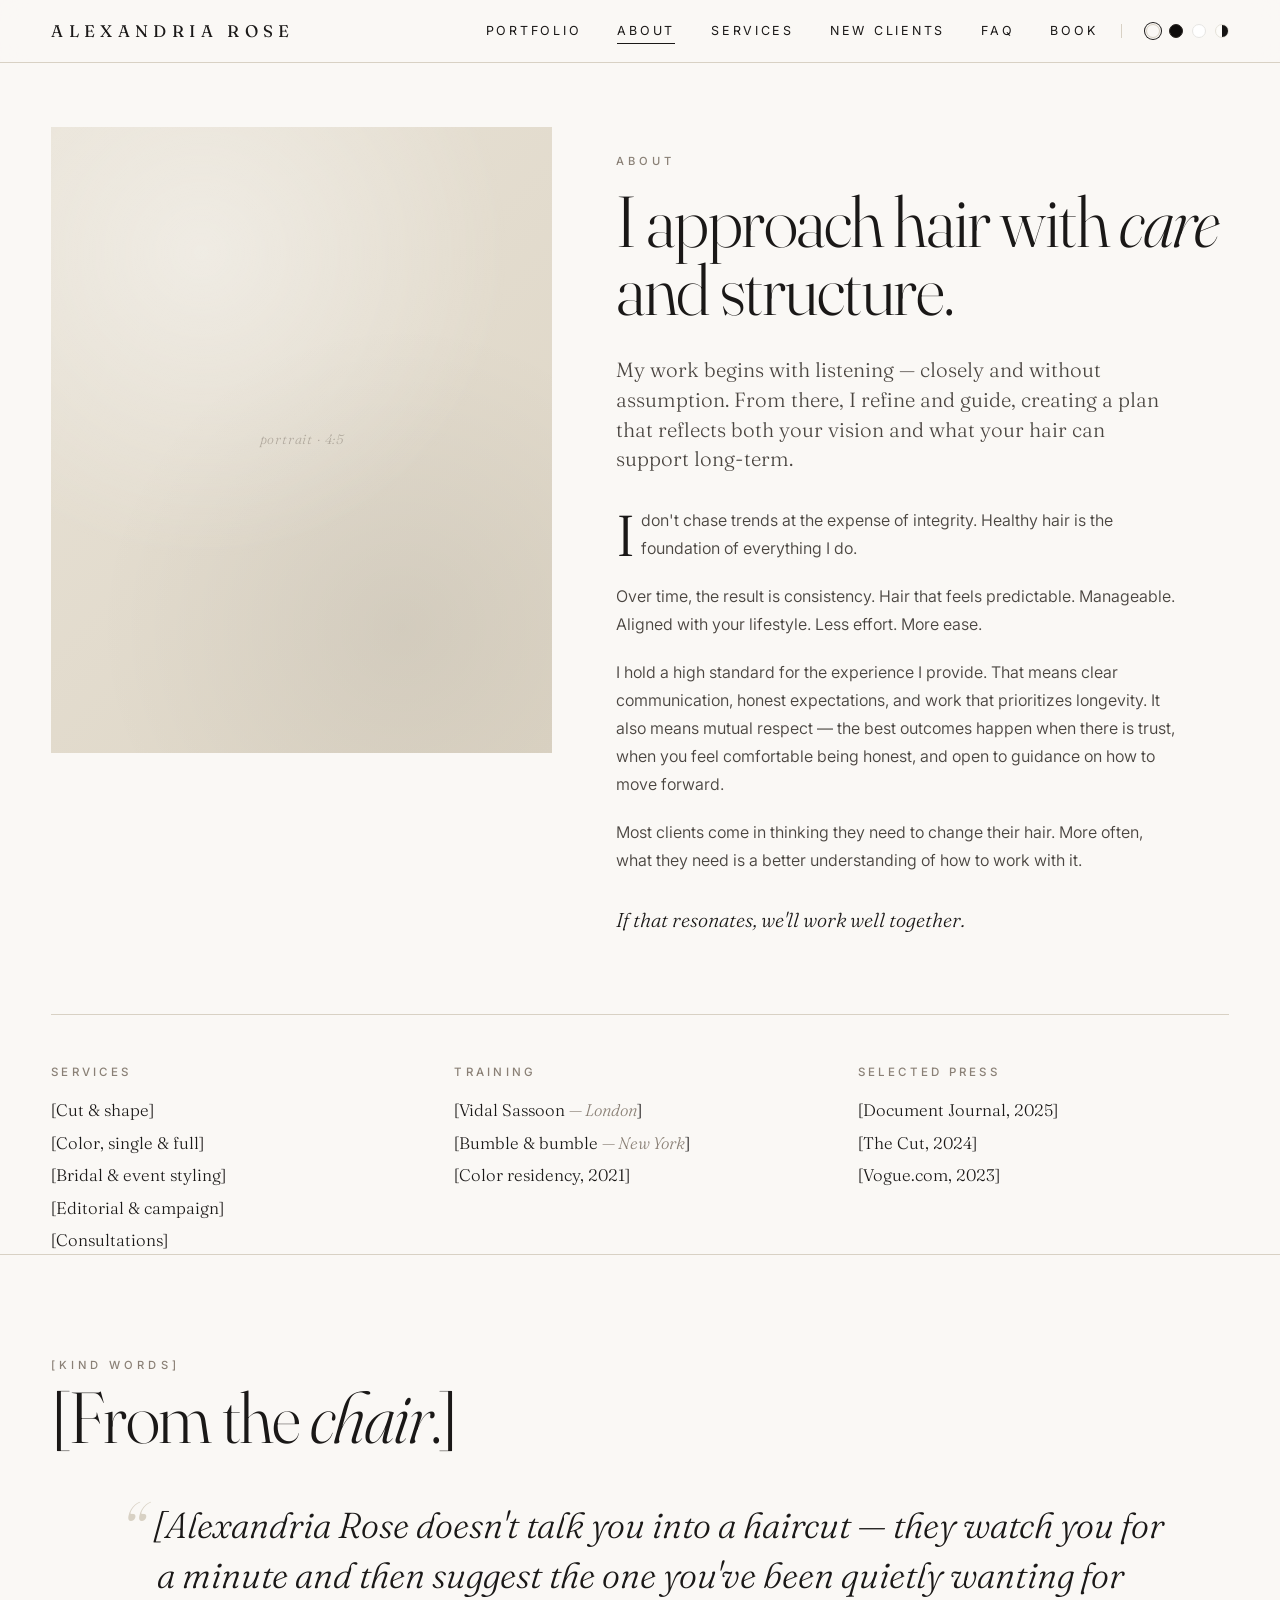
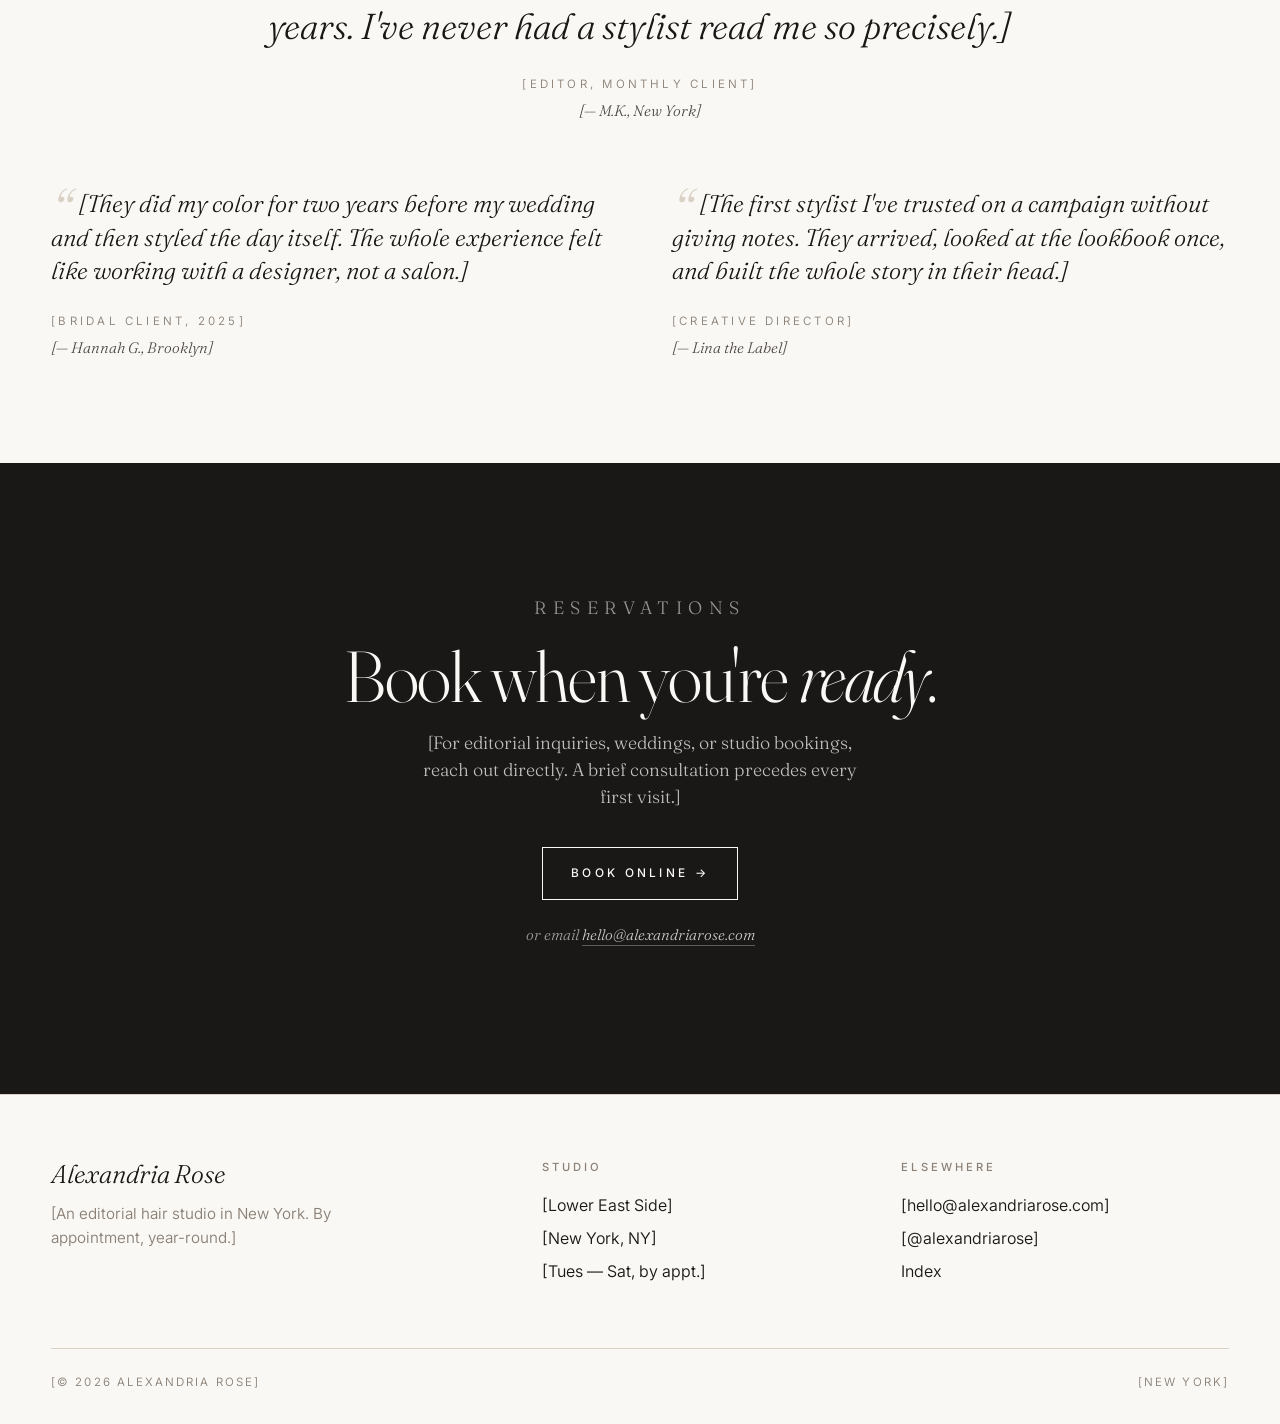
==== about.html @ bc8ff3dd "Initial site Six-page editorial site for Alexandria Rose: index, portfolio, about, services, new cli" ====
<!DOCTYPE html>
<html lang="en">
<head>
  <meta charset="UTF-8" />
  <meta name="viewport" content="width=device-width, initial-scale=1.0" />
  <title>About — Alexandria Rose</title>
  <meta name="description" content="Alexandria Rose approaches hair with care and structure. Listening first, refining over time, prioritizing integrity." />
  <link rel="preconnect" href="https://fonts.googleapis.com">
  <link rel="preconnect" href="https://fonts.gstatic.com" crossorigin>
  <link rel="stylesheet" href="https://fonts.googleapis.com/css2?family=DM+Sans:opsz,wght@9..40,300;9..40,400;9..40,500&family=Fraunces:ital,opsz,wght@0,9..144,300;0,9..144,400;0,9..144,500;1,9..144,300&family=Instrument+Serif:ital@0;1&family=Inter:wght@300;400;500&display=swap">
  <script>
    (function () {
      try {
        var t = localStorage.getItem("ar-theme");
        if (!t) t = (window.matchMedia && matchMedia("(prefers-color-scheme: dark)").matches) ? "ink" : "cream";
        document.documentElement.setAttribute("data-theme", t);
      } catch (e) {
        document.documentElement.setAttribute("data-theme", "cream");
      }
    })();
  </script>
  <link rel="stylesheet" href="styles.css" />
</head>
<body>

<header class="site-header">
  <nav class="nav" aria-label="Primary">
    <a href="index.html" class="wordmark">Alexandria Rose</a>
    <div class="nav-right">
      <ul class="nav-links">
        <li><a href="portfolio.html">Portfolio</a></li>
        <li><a href="about.html" aria-current="page">About</a></li>
        <li><a href="services.html">Services</a></li>
        <li><a href="new-clients.html">New Clients</a></li>
        <li><a href="faq.html">FAQ</a></li>
        <li><a href="#contact">Book</a></li>
      </ul>
      <div class="theme-switch" role="group" aria-label="Theme">
        <button type="button" data-theme="cream" aria-label="Cream theme" title="Cream"></button>
        <button type="button" data-theme="ink" aria-label="Ink theme" title="Ink"></button>
        <button type="button" data-theme="bone" aria-label="Bone theme" title="Bone"></button>
        <button type="button" data-theme="bone-alt" aria-label="Bone alt theme" title="Bone · Instrument"></button>
      </div>
    </div>
  </nav>
</header>

<main>

  <section class="container">
    <div class="about-hero">
      <div class="about-portrait">
        <div class="ph" data-label="portrait · 4:5"></div>
      </div>
      <div class="about-text">
        <p class="eyebrow">About</p>
        <h1 class="display" style="font-size: clamp(2.5rem, 6vw, 4.5rem); margin: 1rem 0 2rem;">
          I approach hair with <em>care</em> and structure.
        </h1>
        <p class="lede">
          My work begins with listening — closely and without assumption. From there, I refine and guide, creating a plan that reflects both your vision and what your hair can support long-term.
        </p>

        <div class="about-body">
          <p>
            I don't chase trends at the expense of integrity. Healthy hair is the foundation of everything I do.
          </p>
          <p>
            Over time, the result is consistency. Hair that feels predictable. Manageable. Aligned with your lifestyle. Less effort. More ease.
          </p>
          <p>
            I hold a high standard for the experience I provide. That means clear communication, honest expectations, and work that prioritizes longevity. It also means mutual respect — the best outcomes happen when there is trust, when you feel comfortable being honest, and open to guidance on how to move forward.
          </p>
          <p>
            Most clients come in thinking they need to change their hair. More often, what they need is a better understanding of how to work with it.
          </p>
          <p style="font-family: var(--serif); font-style: italic; font-weight: 300; font-size: 1.25rem; color: var(--ink); margin-top: 0.5rem;">
            If that resonates, we'll work well together.
          </p>
        </div>
      </div>
    </div>

    <div class="credentials">
      <div>
        <h4>Services</h4>
        <ul>
          <li>[Cut &amp; shape]</li>
          <li>[Color, single &amp; full]</li>
          <li>[Bridal &amp; event styling]</li>
          <li>[Editorial &amp; campaign]</li>
          <li>[Consultations]</li>
        </ul>
      </div>
      <div>
        <h4>Training</h4>
        <ul>
          <li>[Vidal Sassoon <em>— London</em>]</li>
          <li>[Bumble &amp; bumble <em>— New York</em>]</li>
          <li>[Color residency, 2021]</li>
        </ul>
      </div>
      <div>
        <h4>Selected press</h4>
        <ul>
          <li>[Document Journal, 2025]</li>
          <li>[The Cut, 2024]</li>
          <li>[Vogue.com, 2023]</li>
        </ul>
      </div>
    </div>
  </section>

  <section class="testimonials section">
    <div class="container">
      <div class="section-head">
        <div>
          <p class="eyebrow">[Kind words]</p>
          <h2 class="display" style="margin-top: 0.5rem;">[From the <em>chair</em>.]</h2>
        </div>
      </div>

      <div class="testimonials-grid">
        <figure>
          <blockquote>
            [Alexandria Rose doesn't talk you into a haircut — they watch you for a minute and then suggest the one you've been quietly wanting for years. I've never had a stylist read me so precisely.]
          </blockquote>
          <figcaption>
            [Editor, monthly client]
            <span class="source">[— M.K., New York]</span>
          </figcaption>
        </figure>
        <figure>
          <blockquote>
            [They did my color for two years before my wedding and then styled the day itself. The whole experience felt like working with a designer, not a salon.]
          </blockquote>
          <figcaption>
            [Bridal client, 2025]
            <span class="source">[— Hannah G., Brooklyn]</span>
          </figcaption>
        </figure>
        <figure>
          <blockquote>
            [The first stylist I've trusted on a campaign without giving notes. They arrived, looked at the lookbook once, and built the whole story in their head.]
          </blockquote>
          <figcaption>
            [Creative director]
            <span class="source">[— Lina the Label]</span>
          </figcaption>
        </figure>
      </div>
    </div>
  </section>

  <section class="cta" id="contact">
    <p class="eyebrow" style="color: rgba(250,248,245,0.55); margin-bottom: 1.25rem;">Reservations</p>
    <h2 class="display">Book when you're <em>ready</em>.</h2>
    <p>
      [For editorial inquiries, weddings, or studio bookings, reach out directly. A brief consultation precedes every first visit.]
    </p>
    <!-- TODO: revert to https://book.squareup.com/PLACEHOLDER-MERCHANT-ID once Alexandria's Square account is live -->
    <a href="https://book.squareup.com/appointments/zo3bj4b3x8dtio/location/AQ8QAAS9N67HR/services" target="_blank" rel="noopener" class="btn">Book online →</a>
      <p class="cta-secondary">or email <a href="mailto:hello@alexandriarose.com">hello@alexandriarose.com</a></p>
  </section>

</main>

<footer class="site-footer">
  <div class="container">
    <div class="footer-grid">
      <div>
        <p class="brand">Alexandria Rose</p>
        <p class="brand-sub">[An editorial hair studio in New York. By appointment, year-round.]</p>
      </div>
      <div>
        <h5>Studio</h5>
        <ul>
          <li>[Lower East Side]</li>
          <li>[New York, NY]</li>
          <li>[Tues — Sat, by appt.]</li>
        </ul>
      </div>
      <div>
        <h5>Elsewhere</h5>
        <ul>
          <li><a href="mailto:hello@alexandriarose.com">[hello@alexandriarose.com]</a></li>
          <li><a href="https://instagram.com/" target="_blank" rel="noopener">[@alexandriarose]</a></li>
          <li><a href="index.html">Index</a></li>
        </ul>
      </div>
    </div>
    <div class="legal">
      <span>[© 2026 Alexandria Rose]</span>
      <span>[New York]</span>
    </div>
  </div>
</footer>

<script src="theme.js"></script>
</body>
</html>
---- styles.css ----
:root {
  --serif: "Fraunces", "Times New Roman", Georgia, serif;
  --sans: "Inter", -apple-system, BlinkMacSystemFont, "Helvetica Neue", Arial, sans-serif;

  --pad-x: clamp(1.25rem, 4vw, 3.5rem);
  --max: 1400px;
}

/* ───────── Themes ───────── */
:root,
[data-theme="cream"] {
  --bg: #faf8f5;
  --bg-elev: #f3eee6;
  --ink: #1a1817;
  --ink-soft: #4a4540;
  --muted: #8a8076;
  --rule: #d8d1c4;
  --accent: #6b3a2a;
  --placeholder-a: #e8e2d6;
  --placeholder-b: #ddd5c5;
}

[data-theme="ink"] {
  --bg: #0e0c0b;
  --bg-elev: #181513;
  --ink: #ece6db;
  --ink-soft: #b8b0a3;
  --muted: #7d7468;
  --rule: #2a2622;
  --accent: #c89a6f;
  --placeholder-a: #1f1a16;
  --placeholder-b: #2a241e;
}

[data-theme="bone"] {
  --bg: #ffffff;
  --bg-elev: #f7f7f6;
  --ink: #0a0a0a;
  --ink-soft: #3a3a39;
  --muted: #7a7a78;
  --rule: #e6e5e2;
  --accent: #2a2a28;
  --placeholder-a: #f1f0ee;
  --placeholder-b: #e6e5e2;
}

[data-theme="bone-alt"] {
  --bg: #fdfcf9;
  --bg-elev: #f4f2ec;
  --ink: #141312;
  --ink-soft: #3d3b38;
  --muted: #8a8780;
  --rule: #e4e1d8;
  --accent: #6a1a20;
  --placeholder-a: #efece4;
  --placeholder-b: #e3dfd4;
  --serif: "Instrument Serif", "Times New Roman", Georgia, serif;
  --sans: "DM Sans", -apple-system, BlinkMacSystemFont, "Helvetica Neue", Arial, sans-serif;
}

/* Instrument Serif only ships 400; nudge weights for this theme */
[data-theme="bone-alt"] .display,
[data-theme="bone-alt"] .lede,
[data-theme="bone-alt"] .manifesto blockquote,
[data-theme="bone-alt"] .testimonials blockquote,
[data-theme="bone-alt"] .credentials ul,
[data-theme="bone-alt"] .work-meta .title,
[data-theme="bone-alt"] .btn-inline,
[data-theme="bone-alt"] .footer-grid .brand {
  font-weight: 400;
}

[data-theme="bone-alt"] .display {
  letter-spacing: -0.015em;
  line-height: 0.9;
}

html { color-scheme: light; }
html[data-theme="ink"] { color-scheme: dark; }

* { box-sizing: border-box; margin: 0; padding: 0; }

html { scroll-behavior: smooth; }

body {
  background: var(--bg);
  color: var(--ink);
  font-family: var(--sans);
  font-size: 16px;
  line-height: 1.6;
  font-weight: 350;
  -webkit-font-smoothing: antialiased;
  -moz-osx-font-smoothing: grayscale;
}

img { max-width: 100%; display: block; }
a { color: inherit; text-decoration: none; }

/* ───────── Header / nav ───────── */
.site-header {
  position: sticky;
  top: 0;
  z-index: 10;
  background: color-mix(in srgb, var(--bg) 88%, transparent);
  backdrop-filter: blur(12px);
  -webkit-backdrop-filter: blur(12px);
  border-bottom: 1px solid var(--rule);
}

.nav {
  max-width: var(--max);
  margin: 0 auto;
  padding: 1.1rem var(--pad-x);
  display: flex;
  align-items: center;
  justify-content: space-between;
  gap: 2rem;
}

.nav-right {
  display: flex;
  align-items: center;
  gap: 1.5rem;
}

/* Theme switcher */
.theme-switch {
  display: inline-flex;
  align-items: center;
  gap: 0.55rem;
  padding-left: 1.5rem;
  border-left: 1px solid var(--rule);
}

.theme-switch button {
  width: 14px;
  height: 14px;
  border-radius: 50%;
  border: 1px solid var(--rule);
  background: var(--swatch, #ccc);
  padding: 0;
  cursor: pointer;
  position: relative;
  transition: transform 0.25s cubic-bezier(.7,0,.2,1), box-shadow 0.25s ease;
  font: inherit;
}

.theme-switch button:hover { transform: scale(1.15); }
.theme-switch button:focus-visible {
  outline: 1px solid var(--ink);
  outline-offset: 3px;
}

.theme-switch button[aria-pressed="true"] {
  box-shadow: 0 0 0 1px var(--bg), 0 0 0 2px var(--ink);
}

.theme-switch button[data-theme="cream"]    { --swatch: #faf8f5; }
.theme-switch button[data-theme="ink"]      { --swatch: #0e0c0b; }
.theme-switch button[data-theme="bone"]     { --swatch: #ffffff; }
.theme-switch button[data-theme="bone-alt"] {
  background: linear-gradient(90deg, #fdfcf9 0 50%, #141312 50% 100%);
}

@media (max-width: 640px) {
  .theme-switch {
    padding-left: 1rem;
    margin-left: 0;
  }
  .nav-right { gap: 0.75rem; }
}

.wordmark {
  font-family: var(--serif);
  font-weight: 400;
  font-size: 1.05rem;
  letter-spacing: 0.32em;
  text-transform: uppercase;
  font-variation-settings: "opsz" 14;
}

.wordmark .amp {
  font-style: italic;
  letter-spacing: 0;
  margin: 0 0.15em;
}

.nav-links {
  display: flex;
  gap: 2.25rem;
  list-style: none;
  font-size: 0.78rem;
  letter-spacing: 0.22em;
  text-transform: uppercase;
  font-weight: 400;
}

.nav-links a {
  position: relative;
  padding: 0.25rem 0;
  transition: color 0.25s ease;
}

.nav-links a::after {
  content: "";
  position: absolute;
  left: 0; right: 0;
  bottom: -2px;
  height: 1px;
  background: var(--ink);
  transform: scaleX(0);
  transform-origin: right;
  transition: transform 0.35s cubic-bezier(.7,0,.2,1);
}

.nav-links a:hover::after,
.nav-links a[aria-current="page"]::after {
  transform: scaleX(1);
  transform-origin: left;
}

.nav-links a[aria-current="page"] { color: var(--ink); }

/* ───────── Layout ───────── */
.container {
  max-width: var(--max);
  margin: 0 auto;
  padding: 0 var(--pad-x);
}

.section {
  padding: clamp(3.5rem, 8vw, 7rem) 0;
}

.eyebrow {
  font-size: 0.7rem;
  letter-spacing: 0.36em;
  text-transform: uppercase;
  color: var(--muted);
  font-weight: 500;
}

/* ───────── Display type ───────── */
.display {
  font-family: var(--serif);
  font-weight: 300;
  line-height: 0.95;
  letter-spacing: -0.02em;
  font-variation-settings: "opsz" 144;
}

.display em {
  font-style: italic;
  font-weight: 300;
}

h1.display { font-size: clamp(3rem, 10vw, 8rem); }
h2.display { font-size: clamp(2.25rem, 6vw, 4.5rem); }
h3.display { font-size: clamp(1.5rem, 3vw, 2.25rem); line-height: 1.1; }

.lede {
  font-family: var(--serif);
  font-weight: 300;
  font-size: clamp(1.15rem, 1.6vw, 1.5rem);
  line-height: 1.45;
  color: var(--ink-soft);
  max-width: 38ch;
}

/* ───────── Hero (home) ───────── */
.hero {
  padding-top: clamp(2.5rem, 6vw, 5rem);
  padding-bottom: clamp(2.5rem, 6vw, 5rem);
}

.hero-grid {
  display: grid;
  grid-template-columns: 1fr;
  gap: clamp(2rem, 5vw, 4rem);
  align-items: end;
}

@media (min-width: 900px) {
  .hero-grid {
    grid-template-columns: 1.1fr 0.9fr;
  }
}

.hero-text { position: relative; }

.hero-meta {
  margin-top: 2.5rem;
  display: flex;
  flex-direction: column;
  gap: 0.6rem;
  font-size: 0.78rem;
  letter-spacing: 0.18em;
  text-transform: uppercase;
  color: var(--muted);
}

.hero-meta span:first-child { color: var(--ink); }

.hero-image {
  aspect-ratio: 3 / 4;
  width: 100%;
}

/* ───────── Image placeholders ───────── */
.ph {
  background:
    linear-gradient(135deg, var(--placeholder-a) 0%, var(--placeholder-b) 100%);
  position: relative;
  overflow: hidden;
}

.ph::before {
  content: "";
  position: absolute; inset: 0;
  background-image:
    radial-gradient(circle at 30% 20%, rgba(255,255,255,0.4), transparent 50%),
    radial-gradient(circle at 70% 80%, rgba(0,0,0,0.06), transparent 50%);
  pointer-events: none;
}

.ph::after {
  content: attr(data-label);
  position: absolute;
  inset: 0;
  display: grid;
  place-items: center;
  font-family: var(--serif);
  font-style: italic;
  font-weight: 300;
  font-size: 0.85rem;
  color: var(--muted);
  letter-spacing: 0.06em;
  opacity: 0.55;
}

/* ───────── Featured work strip (home) ───────── */
.featured {
  border-top: 1px solid var(--rule);
}

.section-head {
  display: flex;
  align-items: baseline;
  justify-content: space-between;
  flex-wrap: wrap;
  gap: 1rem;
  margin-bottom: clamp(2rem, 4vw, 3rem);
}

.featured-grid {
  display: grid;
  gap: clamp(1rem, 2.5vw, 2rem);
  grid-template-columns: repeat(12, 1fr);
}

.work {
  position: relative;
  display: block;
}

.work-meta {
  margin-top: 0.9rem;
  display: flex;
  justify-content: space-between;
  align-items: baseline;
  font-size: 0.78rem;
  letter-spacing: 0.16em;
  text-transform: uppercase;
  color: var(--muted);
}

.work-meta .title {
  color: var(--ink);
  font-family: var(--serif);
  font-style: italic;
  font-weight: 300;
  text-transform: none;
  letter-spacing: 0;
  font-size: 1rem;
}

.featured-grid .work:nth-child(1) { grid-column: span 12; }
.featured-grid .work:nth-child(1) .ph { aspect-ratio: 16 / 9; }
.featured-grid .work:nth-child(2) { grid-column: span 12; }
.featured-grid .work:nth-child(3) { grid-column: span 12; }

@media (min-width: 800px) {
  .featured-grid .work:nth-child(1) { grid-column: span 7; }
  .featured-grid .work:nth-child(1) .ph { aspect-ratio: 4 / 5; }
  .featured-grid .work:nth-child(2) { grid-column: span 5; align-self: end; }
  .featured-grid .work:nth-child(2) .ph { aspect-ratio: 3 / 4; }
  .featured-grid .work:nth-child(3) { grid-column: 4 / span 6; margin-top: clamp(2rem, 4vw, 4rem); }
  .featured-grid .work:nth-child(3) .ph { aspect-ratio: 1 / 1; }
}

/* ───────── Manifesto / quote band ───────── */
.manifesto {
  border-top: 1px solid var(--rule);
  text-align: center;
}

.manifesto blockquote {
  font-family: var(--serif);
  font-weight: 300;
  font-style: italic;
  font-size: clamp(1.6rem, 3.5vw, 2.75rem);
  line-height: 1.25;
  letter-spacing: -0.01em;
  max-width: 24ch;
  margin: 0 auto;
}

.manifesto blockquote::before { content: "\201C"; margin-right: 0.05em; }
.manifesto blockquote::after { content: "\201D"; margin-left: 0.05em; }

/* ───────── About page ───────── */
.about-hero {
  display: grid;
  grid-template-columns: 1fr;
  gap: clamp(2rem, 5vw, 4rem);
  align-items: start;
  padding-top: clamp(2rem, 5vw, 4rem);
}

@media (min-width: 900px) {
  .about-hero { grid-template-columns: 0.9fr 1.1fr; }
}

.about-portrait .ph { aspect-ratio: 4 / 5; }

.about-text { padding-top: clamp(0.5rem, 2vw, 2rem); }

.about-text .lede { max-width: 42ch; margin-bottom: 2rem; }

.about-body {
  display: grid;
  gap: 1.25rem;
  max-width: 56ch;
  font-size: 1rem;
  line-height: 1.75;
  color: var(--ink-soft);
}

.about-body p:first-of-type::first-letter {
  font-family: var(--serif);
  font-weight: 300;
  font-size: 3.6em;
  float: left;
  line-height: 0.85;
  padding: 0.1em 0.1em 0 0;
  color: var(--ink);
}

/* Credentials list */
.credentials {
  margin-top: clamp(3rem, 6vw, 5rem);
  display: grid;
  grid-template-columns: 1fr;
  gap: 2rem;
  border-top: 1px solid var(--rule);
  padding-top: clamp(2rem, 4vw, 3rem);
}

@media (min-width: 700px) {
  .credentials { grid-template-columns: repeat(3, 1fr); }
}

.credentials h4 {
  font-family: var(--sans);
  font-size: 0.72rem;
  letter-spacing: 0.28em;
  text-transform: uppercase;
  color: var(--muted);
  font-weight: 500;
  margin-bottom: 1rem;
}

.credentials ul {
  list-style: none;
  display: grid;
  gap: 0.35rem;
  font-family: var(--serif);
  font-weight: 300;
  font-size: 1.05rem;
  color: var(--ink);
}

.credentials li em { font-style: italic; color: var(--muted); }

/* Testimonials */
.testimonials {
  border-top: 1px solid var(--rule);
}

.testimonials-grid {
  display: grid;
  gap: clamp(2.5rem, 5vw, 4rem);
  grid-template-columns: 1fr;
}

@media (min-width: 800px) {
  .testimonials-grid { grid-template-columns: repeat(2, 1fr); }
  .testimonials-grid figure:first-child {
    grid-column: 1 / -1;
    text-align: center;
    padding: 0 clamp(1rem, 5vw, 6rem);
  }
  .testimonials-grid figure:first-child blockquote { font-size: clamp(1.5rem, 3vw, 2.25rem); }
}

.testimonials figure { margin: 0; }

.testimonials blockquote {
  font-family: var(--serif);
  font-weight: 300;
  font-style: italic;
  font-size: clamp(1.15rem, 2vw, 1.5rem);
  line-height: 1.4;
  color: var(--ink);
  position: relative;
}

.testimonials blockquote::before {
  content: "\201C";
  font-size: 2.5em;
  line-height: 0;
  vertical-align: -0.35em;
  margin-right: 0.05em;
  color: var(--rule);
}

.testimonials figcaption {
  margin-top: 1.5rem;
  font-size: 0.72rem;
  letter-spacing: 0.28em;
  text-transform: uppercase;
  color: var(--muted);
}

.testimonials figcaption .source {
  display: block;
  font-family: var(--serif);
  font-style: italic;
  font-weight: 300;
  font-size: 0.95rem;
  letter-spacing: 0;
  text-transform: none;
  color: var(--ink-soft);
  margin-top: 0.35rem;
}

/* ───────── Portfolio page ───────── */
.portfolio-intro {
  display: grid;
  grid-template-columns: 1fr;
  gap: 1.5rem;
  align-items: end;
  padding-top: clamp(2rem, 5vw, 4rem);
  padding-bottom: clamp(2.5rem, 5vw, 4rem);
  border-bottom: 1px solid var(--rule);
}

@media (min-width: 800px) {
  .portfolio-intro { grid-template-columns: 1.4fr 1fr; }
}

.portfolio-grid {
  display: grid;
  grid-template-columns: repeat(12, 1fr);
  gap: clamp(1rem, 2vw, 1.75rem);
  padding-top: clamp(2.5rem, 5vw, 4rem);
}

.portfolio-grid .work { grid-column: span 12; }
.portfolio-grid .work .ph { aspect-ratio: 3 / 4; }

@media (min-width: 700px) {
  /* asymmetric editorial layout */
  .portfolio-grid .work:nth-child(1) { grid-column: 1 / span 7; }
  .portfolio-grid .work:nth-child(1) .ph { aspect-ratio: 4 / 5; }
  .portfolio-grid .work:nth-child(2) { grid-column: 9 / span 4; margin-top: clamp(2rem, 6vw, 5rem); }
  .portfolio-grid .work:nth-child(2) .ph { aspect-ratio: 3 / 4; }
  .portfolio-grid .work:nth-child(3) { grid-column: 2 / span 4; }
  .portfolio-grid .work:nth-child(3) .ph { aspect-ratio: 1 / 1; }
  .portfolio-grid .work:nth-child(4) { grid-column: 7 / span 6; margin-top: clamp(2rem, 5vw, 4rem); }
  .portfolio-grid .work:nth-child(4) .ph { aspect-ratio: 16 / 11; }
  .portfolio-grid .work:nth-child(5) { grid-column: 1 / span 5; }
  .portfolio-grid .work:nth-child(5) .ph { aspect-ratio: 3 / 4; }
  .portfolio-grid .work:nth-child(6) { grid-column: 7 / span 5; margin-top: clamp(2rem, 4vw, 3rem); }
  .portfolio-grid .work:nth-child(6) .ph { aspect-ratio: 4 / 5; }
  .portfolio-grid .work:nth-child(7) { grid-column: 3 / span 8; }
  .portfolio-grid .work:nth-child(7) .ph { aspect-ratio: 16 / 9; }
  .portfolio-grid .work:nth-child(8) { grid-column: 1 / span 4; }
  .portfolio-grid .work:nth-child(8) .ph { aspect-ratio: 3 / 4; }
  .portfolio-grid .work:nth-child(9) { grid-column: 6 / span 4; margin-top: clamp(2rem, 5vw, 4rem); }
  .portfolio-grid .work:nth-child(9) .ph { aspect-ratio: 4 / 5; }
}

/* ───────── CTA band ───────── */
.cta {
  background: var(--ink);
  color: var(--bg);
  text-align: center;
  padding: clamp(4rem, 9vw, 7rem) var(--pad-x);
}

.cta .display { color: var(--bg); }

.cta p {
  max-width: 42ch;
  margin: 1.25rem auto 2.25rem;
  color: color-mix(in srgb, var(--bg) 75%, transparent);
  font-family: var(--serif);
  font-weight: 300;
  font-size: clamp(1.05rem, 1.4vw, 1.25rem);
  line-height: 1.5;
}

.btn {
  display: inline-flex;
  align-items: center;
  gap: 0.75rem;
  padding: 1rem 1.75rem;
  border: 1px solid currentColor;
  font-size: 0.74rem;
  letter-spacing: 0.28em;
  text-transform: uppercase;
  font-weight: 500;
  transition: background 0.3s ease, color 0.3s ease;
}

.btn:hover { background: var(--bg); color: var(--ink); }

.cta .btn { color: var(--bg); }

.btn-inline {
  display: inline-flex;
  align-items: center;
  gap: 0.5rem;
  font-family: var(--serif);
  font-style: italic;
  font-weight: 300;
  font-size: 1.05rem;
  border-bottom: 1px solid currentColor;
  padding-bottom: 2px;
  transition: gap 0.3s ease;
}

.btn-inline:hover { gap: 0.85rem; }

.cta .cta-secondary {
  margin-top: 1.5rem;
  font-family: var(--serif);
  font-style: italic;
  font-weight: 300;
  font-size: 0.95rem;
  color: color-mix(in srgb, var(--bg) 60%, transparent);
}

.cta .cta-secondary a {
  color: color-mix(in srgb, var(--bg) 80%, transparent);
  border-bottom: 1px solid color-mix(in srgb, var(--bg) 30%, transparent);
  padding-bottom: 1px;
  transition: color 0.25s ease, border-color 0.25s ease;
}

.cta .cta-secondary a:hover {
  color: var(--bg);
  border-bottom-color: var(--bg);
}

/* ───────── Footer ───────── */
.site-footer {
  border-top: 1px solid var(--rule);
  padding: clamp(2.5rem, 5vw, 4rem) 0 2rem;
}

.footer-grid {
  display: grid;
  grid-template-columns: 1fr;
  gap: 2rem;
  align-items: start;
}

@media (min-width: 700px) {
  .footer-grid { grid-template-columns: 1.4fr 1fr 1fr; }
}

.footer-grid h5 {
  font-family: var(--sans);
  font-size: 0.7rem;
  letter-spacing: 0.28em;
  text-transform: uppercase;
  color: var(--muted);
  font-weight: 500;
  margin-bottom: 1rem;
}

.footer-grid ul { list-style: none; display: grid; gap: 0.45rem; }
.footer-grid a:hover { color: var(--accent); }

.footer-grid .brand {
  font-family: var(--serif);
  font-weight: 300;
  font-size: 1.6rem;
  font-style: italic;
  letter-spacing: -0.01em;
  line-height: 1.2;
  margin-bottom: 0.75rem;
}

.footer-grid .brand-sub {
  color: var(--muted);
  max-width: 32ch;
  font-size: 0.95rem;
}

.legal {
  margin-top: clamp(2.5rem, 5vw, 4rem);
  padding-top: 1.5rem;
  border-top: 1px solid var(--rule);
  display: flex;
  justify-content: space-between;
  flex-wrap: wrap;
  gap: 1rem;
  font-size: 0.72rem;
  letter-spacing: 0.18em;
  text-transform: uppercase;
  color: var(--muted);
}

/* ───────── Generic content pages (services, faq, new clients) ───────── */
.page-intro {
  display: grid;
  grid-template-columns: 1fr;
  gap: 1.5rem;
  align-items: end;
  padding-top: clamp(2rem, 5vw, 4rem);
  padding-bottom: clamp(2.5rem, 5vw, 4rem);
}

@media (min-width: 800px) {
  .page-intro { grid-template-columns: 1.4fr 1fr; }
}

.content-section {
  border-top: 1px solid var(--rule);
  padding: clamp(3rem, 6vw, 5rem) 0;
}

.content-section.no-rule { border-top: none; padding-top: 0; }

.content-grid {
  display: grid;
  grid-template-columns: 1fr;
  gap: clamp(1.5rem, 3vw, 3rem);
  align-items: start;
}

@media (min-width: 800px) {
  .content-grid { grid-template-columns: 0.85fr 1.15fr; }
}

.content-head .display {
  font-size: clamp(1.75rem, 3.6vw, 2.75rem);
  margin-top: 0.6rem;
}

.content-body {
  display: grid;
  gap: 1.15rem;
  max-width: 56ch;
  font-size: 1.02rem;
  line-height: 1.7;
  color: var(--ink-soft);
}

.content-body strong { color: var(--ink); font-weight: 500; }

.content-list {
  list-style: none;
  display: grid;
  gap: 0.55rem;
  font-family: var(--serif);
  font-weight: 300;
  font-size: 1.1rem;
  color: var(--ink);
  margin: 0.5rem 0;
}

.content-list li {
  padding-left: 1.25rem;
  position: relative;
  line-height: 1.45;
}

.content-list li::before {
  content: "—";
  position: absolute;
  left: 0;
  color: var(--muted);
}

.content-stat {
  font-family: var(--serif);
  font-weight: 300;
  font-size: clamp(3rem, 6vw, 5rem);
  line-height: 1;
  letter-spacing: -0.02em;
  margin: 0.75rem 0;
  color: var(--ink);
}

.content-stat .unit {
  font-size: 0.32em;
  font-style: italic;
  color: var(--muted);
  letter-spacing: 0.04em;
  margin-left: 0.4em;
  vertical-align: 0.45em;
}

.content-aside {
  margin-top: 2rem;
  padding-top: 1.5rem;
  border-top: 1px solid var(--rule);
  font-family: var(--serif);
  font-style: italic;
  font-weight: 300;
  font-size: 1.15rem;
  color: var(--ink-soft);
  line-height: 1.5;
}

/* ───────── Service cards (services.html) ───────── */
.services-grid {
  display: grid;
  gap: clamp(3.5rem, 7vw, 6rem);
  padding-top: clamp(2.5rem, 5vw, 4rem);
  padding-bottom: clamp(3rem, 6vw, 5rem);
}

.service-card {
  display: grid;
  grid-template-columns: 1fr;
  gap: clamp(1.75rem, 3.5vw, 3.5rem);
  align-items: center;
}

@media (min-width: 800px) {
  .service-card {
    grid-template-columns: 1fr 1fr;
  }
  .service-card:nth-child(even) .service-image { order: 2; }
}

.service-image .ph { aspect-ratio: 4 / 5; }

.service-content {
  display: flex;
  flex-direction: column;
  gap: 1.1rem;
  max-width: 44ch;
}

.service-card:nth-child(even) .service-content {
  margin-left: auto;
}

.service-no {
  font-family: var(--serif);
  font-style: italic;
  font-weight: 300;
  font-size: 1rem;
  color: var(--muted);
  letter-spacing: 0;
}

.service-title {
  font-family: var(--serif);
  font-weight: 300;
  font-size: clamp(2.5rem, 5vw, 4rem);
  line-height: 0.98;
  letter-spacing: -0.02em;
  color: var(--ink);
  font-variation-settings: "opsz" 144;
  margin: 0;
}

.service-title em { font-style: italic; font-weight: 300; }

.service-desc {
  font-family: var(--serif);
  font-weight: 300;
  font-size: 1.15rem;
  line-height: 1.5;
  color: var(--ink-soft);
}

.service-meta {
  display: flex;
  gap: 2rem;
  flex-wrap: wrap;
  margin-top: 0.75rem;
  padding-top: 1.25rem;
  border-top: 1px solid var(--rule);
  font-size: 0.74rem;
  letter-spacing: 0.22em;
  text-transform: uppercase;
  color: var(--muted);
}

.service-meta span strong {
  display: block;
  margin-top: 0.4rem;
  font-family: var(--serif);
  font-style: italic;
  font-weight: 400;
  font-size: 1.05rem;
  letter-spacing: 0;
  text-transform: none;
  color: var(--ink);
}

.service-cta {
  align-self: flex-start;
  margin-top: 0.5rem;
}

.services-preface {
  text-align: center;
  border-top: 1px solid var(--rule);
  padding: clamp(2.5rem, 5vw, 4rem) 0 clamp(1rem, 2vw, 1.5rem);
}

.services-preface p {
  font-family: var(--serif);
  font-style: italic;
  font-weight: 300;
  font-size: clamp(1.15rem, 2vw, 1.5rem);
  line-height: 1.45;
  max-width: 38ch;
  margin: 0 auto;
  color: var(--ink-soft);
}

.service-price {
  font-family: var(--serif);
  font-weight: 300;
  font-style: italic;
  font-size: 1.2rem;
  color: var(--ink);
  margin-top: 0.5rem;
  padding-top: 1.25rem;
  border-top: 1px solid var(--rule);
}

.service-tiers {
  list-style: none;
  margin: 0.5rem 0 0;
  padding: 1.25rem 0 0;
  border-top: 1px solid var(--rule);
  display: grid;
  gap: 0;
}

.service-tier {
  display: grid;
  grid-template-columns: 1fr auto auto;
  gap: 1.5rem;
  align-items: baseline;
  padding: 0.85rem 0;
  border-bottom: 1px solid var(--rule);
  font-family: var(--serif);
  font-weight: 300;
  font-size: 1.1rem;
  line-height: 1.3;
}

.service-tier:last-child { border-bottom: none; }

.service-tier .tier-name { color: var(--ink); }

.service-tier .tier-duration {
  font-style: italic;
  color: var(--ink-soft);
  white-space: nowrap;
}

.service-tier .tier-price {
  font-style: italic;
  color: var(--ink-soft);
  white-space: nowrap;
  text-align: right;
}

/* ───────── Tier add button + selected state ───────── */
.service-tier {
  grid-template-columns: 1fr auto auto auto;
}

.tier-add {
  appearance: none;
  background: transparent;
  border: 1px solid var(--rule);
  border-radius: 50%;
  width: 26px;
  height: 26px;
  display: inline-flex;
  align-items: center;
  justify-content: center;
  cursor: pointer;
  padding: 0;
  color: var(--ink-soft);
  font-family: var(--serif);
  font-weight: 300;
  font-size: 1.15rem;
  line-height: 1;
  transition: background 0.2s ease, color 0.2s ease,
              border-color 0.2s ease, transform 0.2s ease;
}

.tier-add:hover {
  background: var(--ink);
  color: var(--bg);
  border-color: var(--ink);
  transform: scale(1.06);
}

.tier-add:focus-visible {
  outline: 1px solid var(--ink);
  outline-offset: 3px;
}

.service-tier.is-selected {
  background: color-mix(in srgb, var(--ink) 5%, transparent);
}

.service-tier.is-selected .tier-add {
  background: var(--ink);
  color: var(--bg);
  border-color: var(--ink);
}

/* ───────── Floating booking bar ───────── */
.booking-bar {
  position: fixed;
  bottom: clamp(1rem, 3vw, 2rem);
  right: clamp(1rem, 3vw, 2rem);
  width: clamp(280px, 26vw, 360px);
  max-height: 70vh;
  display: flex;
  flex-direction: column;
  background: var(--bg);
  border: 1px solid var(--rule);
  box-shadow: 0 12px 40px rgba(0, 0, 0, 0.10), 0 2px 8px rgba(0, 0, 0, 0.04);
  z-index: 50;
  opacity: 0;
  transform: translateY(20px);
  pointer-events: none;
  transition: opacity 0.35s cubic-bezier(.7,0,.2,1),
              transform 0.35s cubic-bezier(.7,0,.2,1);
  font-family: var(--sans);
}

.booking-bar.is-active {
  opacity: 1;
  transform: translateY(0);
  pointer-events: auto;
}

.booking-bar-header {
  padding: 0.95rem 1.25rem;
  border-bottom: 1px solid var(--rule);
  display: flex;
  justify-content: space-between;
  align-items: baseline;
  gap: 1rem;
}

.booking-bar-header .label {
  font-size: 0.68rem;
  letter-spacing: 0.3em;
  text-transform: uppercase;
  color: var(--muted);
  font-weight: 500;
}

.booking-bar-header .count {
  font-family: var(--serif);
  font-style: italic;
  font-weight: 300;
  font-size: 0.95rem;
  color: var(--ink-soft);
}

.booking-bar-list {
  list-style: none;
  margin: 0;
  padding: 0.25rem 0;
  overflow-y: auto;
  flex: 1;
}

.booking-bar-item {
  display: grid;
  grid-template-columns: 1fr auto auto;
  gap: 0.85rem;
  align-items: center;
  padding: 0.7rem 1.25rem;
  border-bottom: 1px solid color-mix(in srgb, var(--rule) 50%, transparent);
}

.booking-bar-item:last-child { border-bottom: none; }

.booking-bar-item .name {
  font-family: var(--serif);
  font-weight: 300;
  font-size: 0.98rem;
  color: var(--ink);
  line-height: 1.25;
  display: flex;
  flex-direction: column;
  gap: 0.15rem;
}

.booking-bar-item .name .meta {
  font-style: italic;
  color: var(--muted);
  font-size: 0.78rem;
}

.booking-bar-item .price {
  font-family: var(--serif);
  font-style: italic;
  font-weight: 300;
  color: var(--ink-soft);
  font-size: 0.95rem;
  white-space: nowrap;
}

.booking-bar-item .remove {
  appearance: none;
  background: transparent;
  border: 1px solid var(--rule);
  border-radius: 50%;
  width: 22px;
  height: 22px;
  display: inline-flex;
  align-items: center;
  justify-content: center;
  padding: 0;
  cursor: pointer;
  color: var(--ink-soft);
  font-family: var(--serif);
  font-size: 1rem;
  line-height: 1;
  transition: background 0.2s ease, color 0.2s ease, border-color 0.2s ease;
}

.booking-bar-item .remove:hover {
  background: var(--ink);
  color: var(--bg);
  border-color: var(--ink);
}

.booking-bar-totals {
  padding: 0.95rem 1.25rem;
  border-top: 1px solid var(--rule);
  display: flex;
  justify-content: space-between;
  align-items: center;
  gap: 1rem;
}

.booking-bar-totals .total-label {
  font-size: 0.68rem;
  letter-spacing: 0.3em;
  text-transform: uppercase;
  color: var(--muted);
  font-weight: 500;
  font-family: var(--sans);
}

.booking-bar-totals .totals { text-align: right; font-family: var(--serif); }

.booking-bar-totals .time {
  font-style: italic;
  color: var(--muted);
  font-size: 0.85rem;
  line-height: 1.2;
}

.booking-bar-totals .price {
  font-weight: 300;
  font-size: 1.25rem;
  color: var(--ink);
  letter-spacing: -0.01em;
  line-height: 1.2;
  margin-top: 0.15rem;
}

.booking-bar-cta .book-btn {
  display: block;
  width: 100%;
  text-align: center;
  padding: 1rem 1.25rem;
  background: var(--ink);
  color: var(--bg);
  border: none;
  font-family: var(--sans);
  font-size: 0.72rem;
  letter-spacing: 0.28em;
  text-transform: uppercase;
  font-weight: 500;
  cursor: pointer;
  text-decoration: none;
  transition: background 0.25s ease, color 0.25s ease;
}

.booking-bar-cta .book-btn:hover {
  background: var(--bg);
  color: var(--ink);
  box-shadow: inset 0 0 0 1px var(--ink);
}

@media (max-width: 640px) {
  .booking-bar {
    left: 1rem;
    right: 1rem;
    bottom: 1rem;
    width: auto;
    max-height: 60vh;
  }
}

/* ───────── FAQ layout (sticky sidebar + flowing content) ───────── */
.faq-layout {
  display: grid;
  grid-template-columns: 1fr;
  gap: clamp(2rem, 4vw, 3rem);
  padding-top: clamp(2rem, 5vw, 4rem);
  padding-bottom: clamp(3rem, 6vw, 5rem);
}

@media (min-width: 900px) {
  .faq-layout {
    grid-template-columns: 220px 1fr;
    gap: clamp(3rem, 6vw, 6rem);
  }
}

.faq-toc {
  align-self: start;
}

@media (min-width: 900px) {
  .faq-toc {
    position: sticky;
    top: clamp(5rem, 7vw, 6rem);
  }
}

.faq-toc .eyebrow {
  margin-bottom: 1.25rem;
}

.faq-toc-list {
  list-style: none;
  padding: 0;
  margin: 0;
  display: grid;
  gap: 0;
  border-left: 1px solid var(--rule);
}

.faq-toc-list a {
  display: block;
  padding: 0.5rem 0 0.5rem 1.1rem;
  margin-left: -1px;
  border-left: 1px solid transparent;
  font-family: var(--serif);
  font-weight: 300;
  font-size: 1.02rem;
  color: var(--muted);
  line-height: 1.3;
  transition: color 0.25s ease, border-color 0.25s ease;
}

.faq-toc-list a:hover { color: var(--ink); }

.faq-toc-list a.is-active {
  color: var(--ink);
  border-left-color: var(--ink);
  font-style: italic;
}

.faq-content {
  display: grid;
  gap: 0;
}

.faq-section {
  scroll-margin-top: clamp(5rem, 7vw, 6rem);
  padding: clamp(2.5rem, 4vw, 4rem) 0;
}

.faq-section:first-child { padding-top: 0; }

.faq-section + .faq-section {
  border-top: 1px solid var(--rule);
}

.faq-section .display {
  font-size: clamp(1.75rem, 3.5vw, 2.75rem);
  margin-top: 0.6rem;
  margin-bottom: 1.5rem;
}

.faq-section .content-body { max-width: 60ch; }

.faq-section .content-stat {
  margin-top: 0;
  margin-bottom: 1.25rem;
}

@media (max-width: 899px) {
  .faq-toc { display: none; }
}

/* ───────── Mobile nav: hamburger + overlay ───────── */
.site-header { z-index: 200; }

.nav-toggle {
  display: none;
  appearance: none;
  background: transparent;
  border: none;
  padding: 0.6rem;
  margin: -0.6rem;
  cursor: pointer;
  color: var(--ink);
  flex-direction: column;
  align-items: center;
  justify-content: center;
  gap: 6px;
}

.nav-toggle .bar {
  display: block;
  width: 22px;
  height: 1px;
  background: currentColor;
  transition: transform 0.3s cubic-bezier(.7,0,.2,1), opacity 0.2s ease;
  transform-origin: center;
}

.nav-toggle[aria-expanded="true"] .bar:nth-child(1) {
  transform: translateY(3.5px) rotate(45deg);
}
.nav-toggle[aria-expanded="true"] .bar:nth-child(2) {
  transform: translateY(-3.5px) rotate(-45deg);
}

.nav-toggle:focus-visible {
  outline: 1px solid var(--ink);
  outline-offset: 4px;
}

@media (max-width: 768px) {
  .nav-toggle { display: inline-flex; }
  .nav-right { display: none; }
}

.mobile-menu {
  position: fixed;
  inset: 0;
  background: var(--bg);
  z-index: 100;
  opacity: 0;
  pointer-events: none;
  transform: translateY(-0.75rem);
  transition: opacity 0.35s cubic-bezier(.7,0,.2,1),
              transform 0.4s cubic-bezier(.7,0,.2,1);
  overflow-y: auto;
  -webkit-overflow-scrolling: touch;
}

.mobile-menu.is-open {
  opacity: 1;
  pointer-events: auto;
  transform: translateY(0);
}

.mobile-menu-inner {
  min-height: 100vh;
  min-height: 100dvh;
  display: flex;
  flex-direction: column;
  justify-content: space-between;
  padding: clamp(5rem, 14vh, 8rem) var(--pad-x) clamp(2rem, 5vh, 3rem);
  gap: 3rem;
}

.mobile-menu-links {
  list-style: none;
  display: grid;
  gap: 0.9rem;
  padding: 0;
  margin: 0;
  text-transform: none;
  letter-spacing: 0;
  font-size: inherit;
}

.mobile-menu-links li { margin: 0; }

.mobile-menu-links a {
  font-family: var(--serif);
  font-weight: 300;
  font-size: clamp(2rem, 9vw, 3.25rem);
  line-height: 1;
  letter-spacing: -0.02em;
  color: var(--ink);
  text-decoration: none;
  display: inline-block;
  font-variation-settings: "opsz" 144;
  transition: opacity 0.25s ease;
  padding: 0.15rem 0;
}

.mobile-menu-links a::after { display: none; }

.mobile-menu-links a:active { opacity: 0.5; }

.mobile-menu-links a[aria-current="page"] {
  font-style: italic;
  color: var(--muted);
}

.mobile-menu-footer {
  display: flex;
  justify-content: space-between;
  align-items: center;
  gap: 1rem;
  padding-top: 1.75rem;
  border-top: 1px solid var(--rule);
  font-size: 0.7rem;
  letter-spacing: 0.3em;
  text-transform: uppercase;
  color: var(--muted);
  font-weight: 500;
}

.mobile-menu .theme-switch {
  border-left: none;
  padding-left: 0;
  margin-left: 0;
}

body.menu-open {
  overflow: hidden;
  touch-action: none;
}
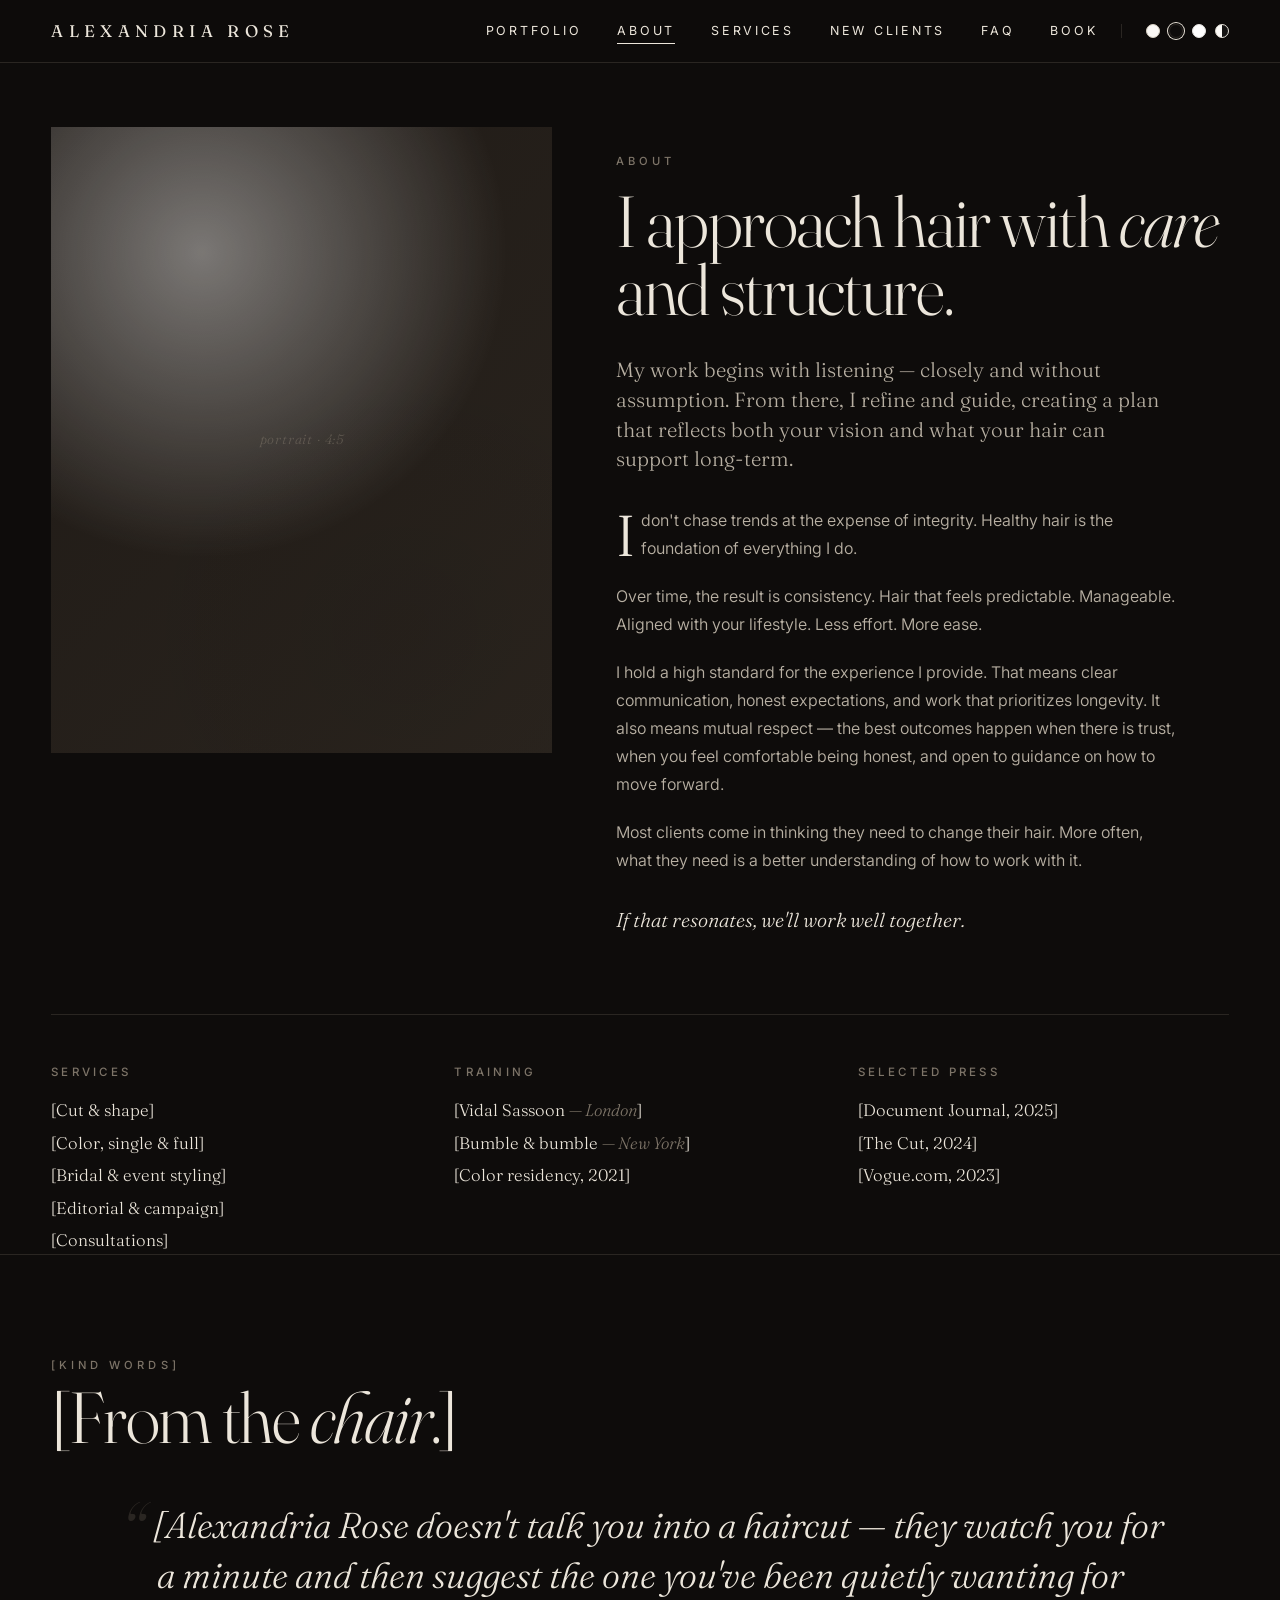
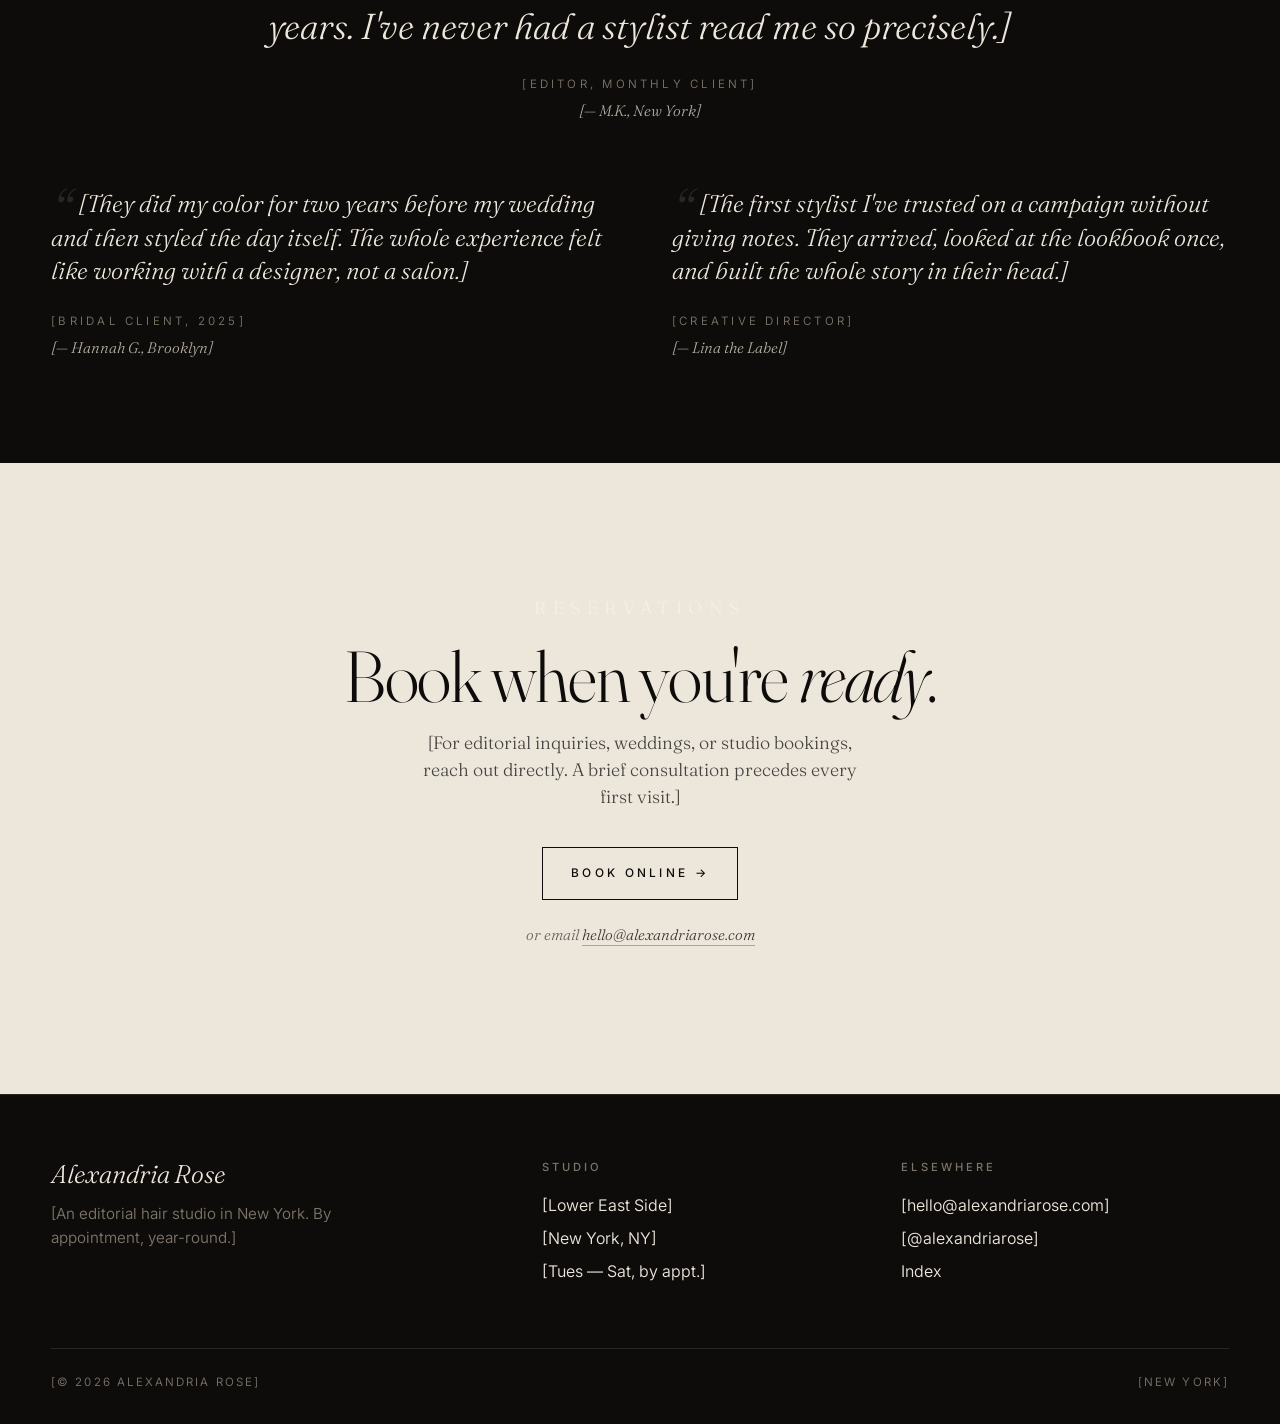
==== commit 159437b4: "Default to ink (dark) theme First-time visitors now land on the dark editorial theme. localStorage s" ====
--- a/about.html
+++ b/about.html
@@ -12,10 +12,10 @@
     (function () {
       try {
         var t = localStorage.getItem("ar-theme");
-        if (!t) t = (window.matchMedia && matchMedia("(prefers-color-scheme: dark)").matches) ? "ink" : "cream";
+        if (!t) t = "ink";
         document.documentElement.setAttribute("data-theme", t);
       } catch (e) {
-        document.documentElement.setAttribute("data-theme", "cream");
+        document.documentElement.setAttribute("data-theme", "ink");
       }
     })();
   </script>
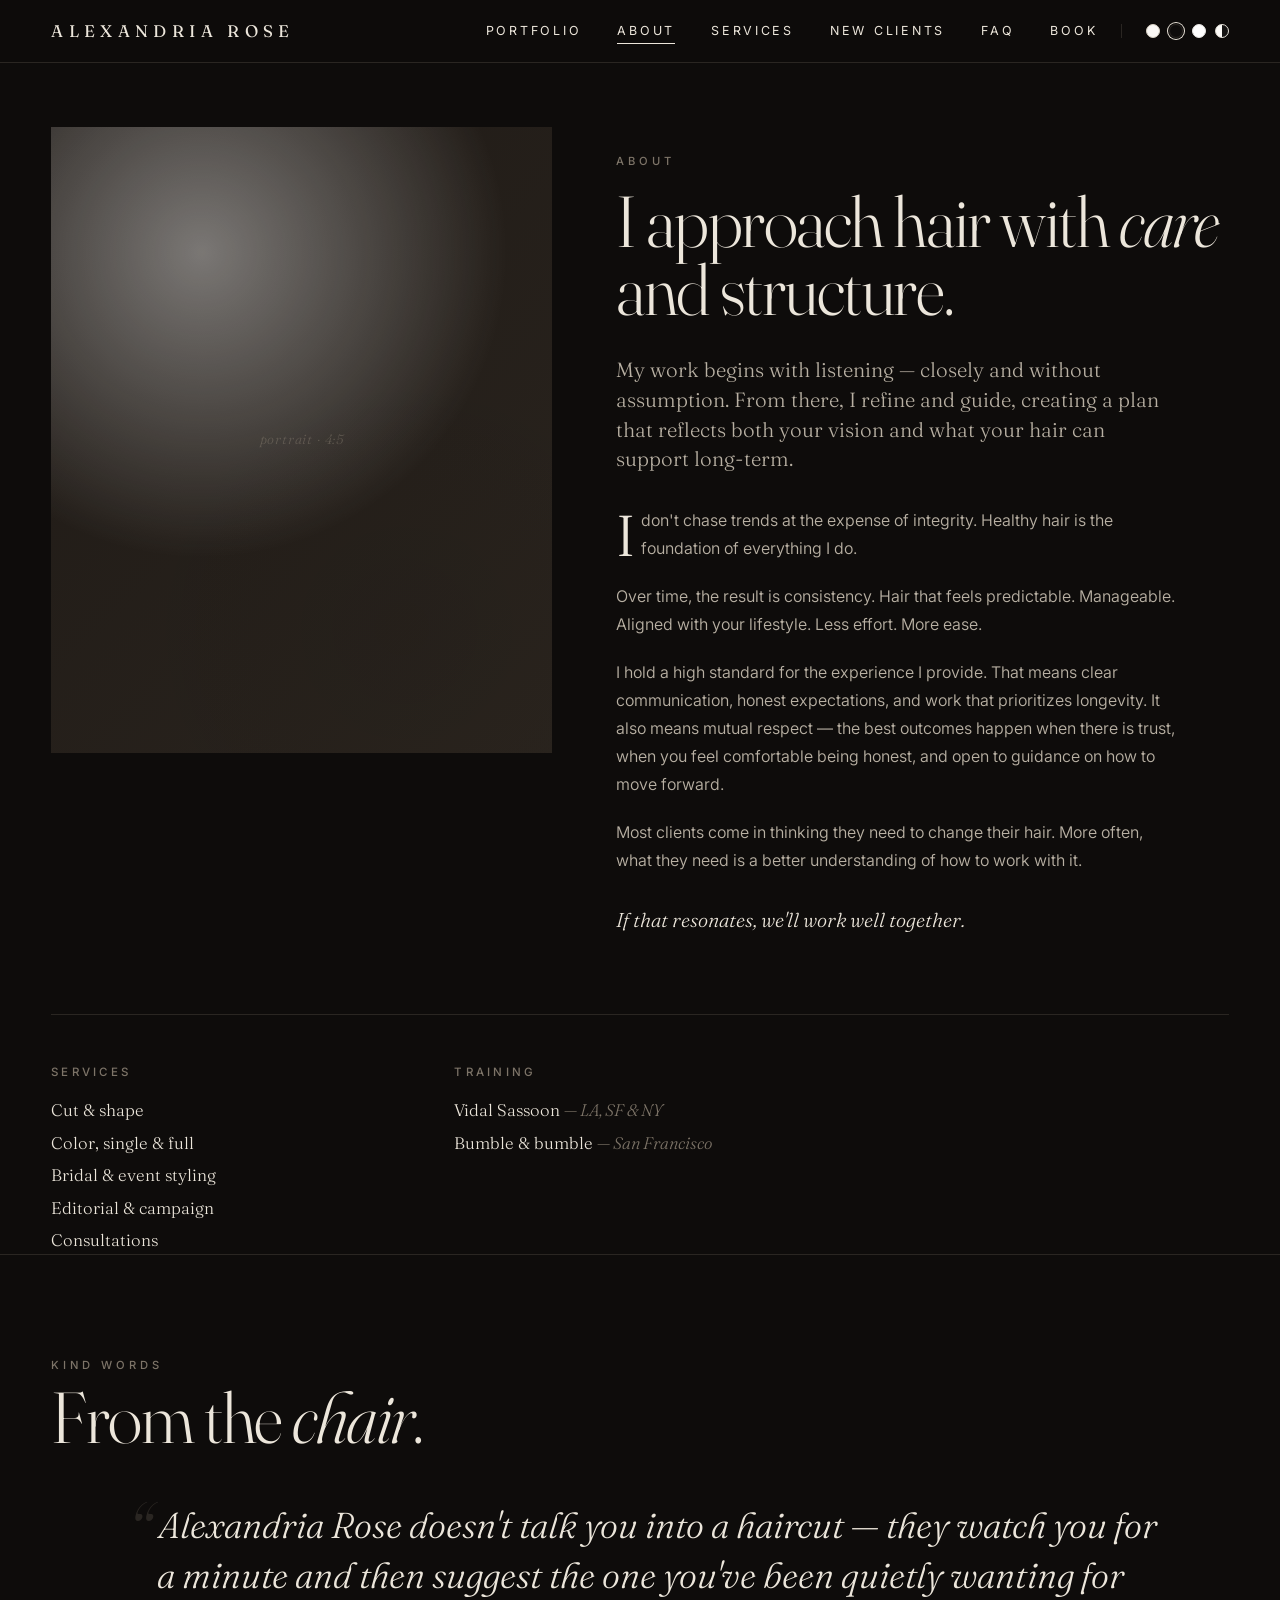
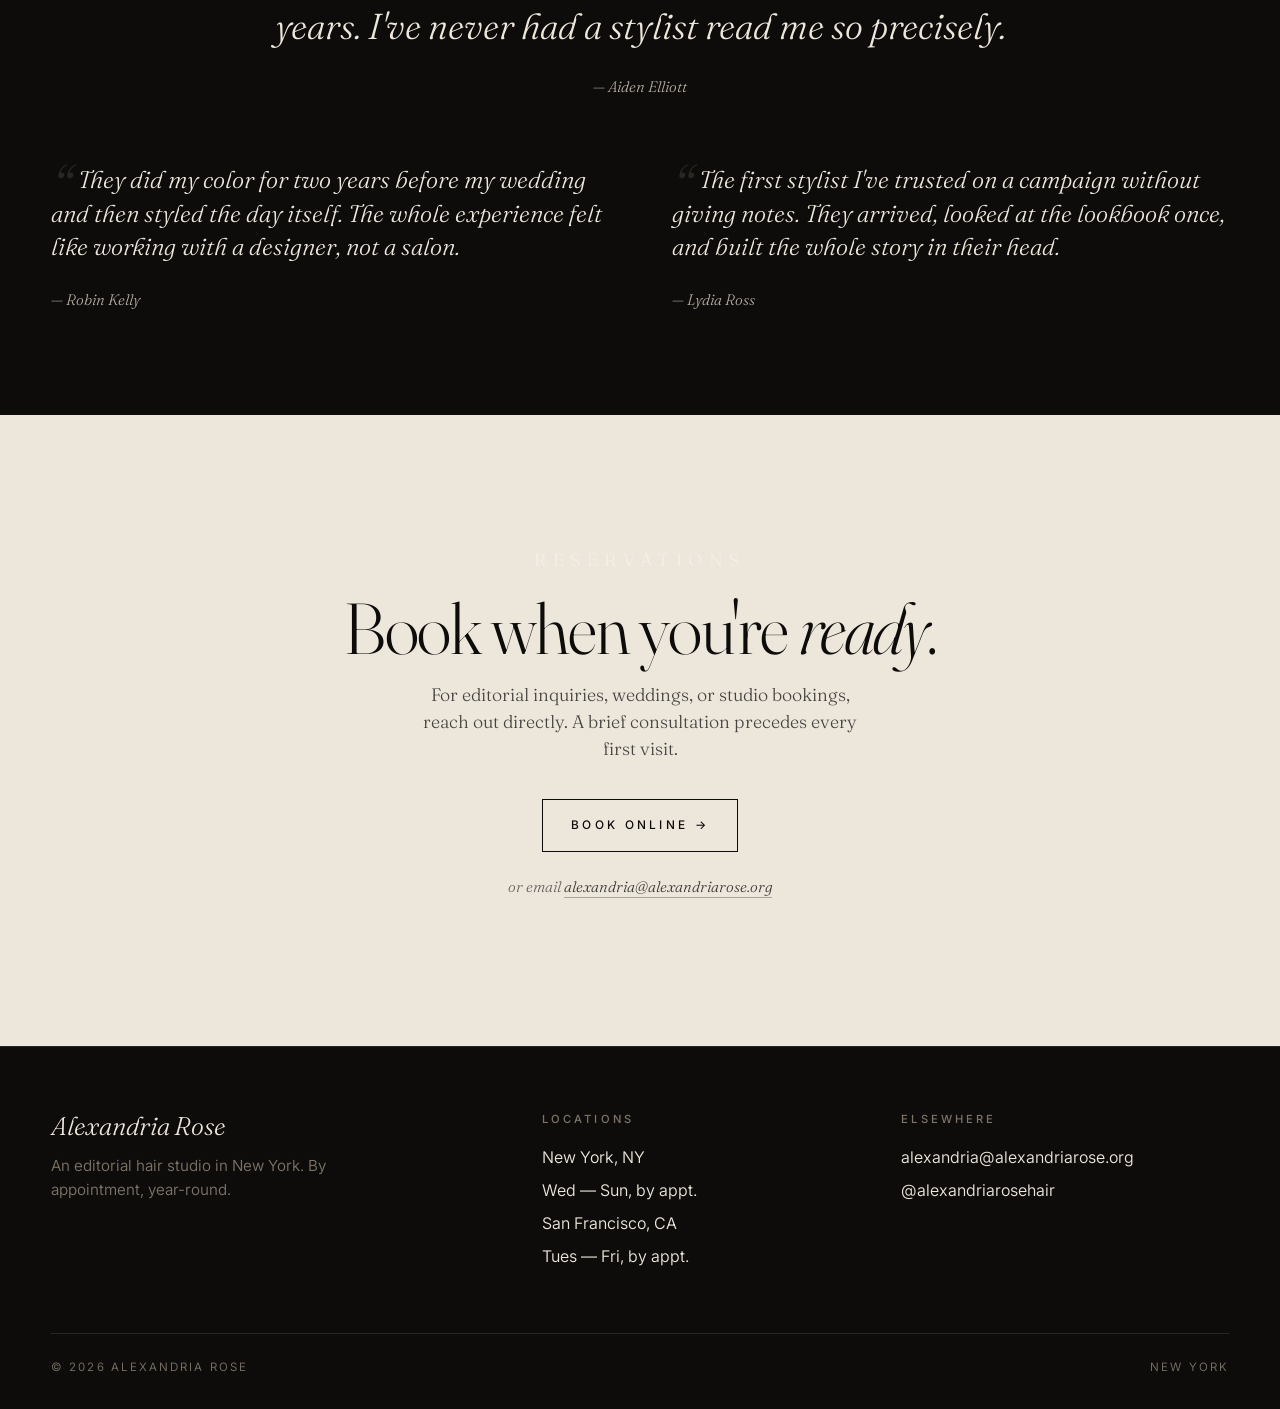
==== commit 9124ef8d: "Add inline photo uploader and real site content Tap-to-upload on placeholder tiles: pick a photo, it" ====
--- a/about.html
+++ b/about.html
@@ -85,27 +85,18 @@
       <div>
         <h4>Services</h4>
         <ul>
-          <li>[Cut &amp; shape]</li>
-          <li>[Color, single &amp; full]</li>
-          <li>[Bridal &amp; event styling]</li>
-          <li>[Editorial &amp; campaign]</li>
-          <li>[Consultations]</li>
+          <li>Cut &amp; shape</li>
+          <li>Color, single &amp; full</li>
+          <li>Bridal &amp; event styling</li>
+          <li>Editorial &amp; campaign</li>
+          <li>Consultations</li>
         </ul>
       </div>
       <div>
         <h4>Training</h4>
         <ul>
-          <li>[Vidal Sassoon <em>— London</em>]</li>
-          <li>[Bumble &amp; bumble <em>— New York</em>]</li>
-          <li>[Color residency, 2021]</li>
-        </ul>
-      </div>
-      <div>
-        <h4>Selected press</h4>
-        <ul>
-          <li>[Document Journal, 2025]</li>
-          <li>[The Cut, 2024]</li>
-          <li>[Vogue.com, 2023]</li>
+          <li>Vidal Sassoon <em>— LA, SF &amp; NY</em></li>
+          <li>Bumble &amp; bumble <em>— San Francisco</em></li>
         </ul>
       </div>
     </div>
@@ -115,37 +106,34 @@
     <div class="container">
       <div class="section-head">
         <div>
-          <p class="eyebrow">[Kind words]</p>
-          <h2 class="display" style="margin-top: 0.5rem;">[From the <em>chair</em>.]</h2>
+          <p class="eyebrow">Kind words</p>
+          <h2 class="display" style="margin-top: 0.5rem;">From the <em>chair</em>.</h2>
         </div>
       </div>
 
       <div class="testimonials-grid">
         <figure>
           <blockquote>
-            [Alexandria Rose doesn't talk you into a haircut — they watch you for a minute and then suggest the one you've been quietly wanting for years. I've never had a stylist read me so precisely.]
+            Alexandria Rose doesn't talk you into a haircut — they watch you for a minute and then suggest the one you've been quietly wanting for years. I've never had a stylist read me so precisely.
           </blockquote>
           <figcaption>
-            [Editor, monthly client]
-            <span class="source">[— M.K., New York]</span>
+            <span class="source">— Aiden Elliott</span>
           </figcaption>
         </figure>
         <figure>
           <blockquote>
-            [They did my color for two years before my wedding and then styled the day itself. The whole experience felt like working with a designer, not a salon.]
+            They did my color for two years before my wedding and then styled the day itself. The whole experience felt like working with a designer, not a salon.
           </blockquote>
           <figcaption>
-            [Bridal client, 2025]
-            <span class="source">[— Hannah G., Brooklyn]</span>
+            <span class="source">— Robin Kelly</span>
           </figcaption>
         </figure>
         <figure>
           <blockquote>
-            [The first stylist I've trusted on a campaign without giving notes. They arrived, looked at the lookbook once, and built the whole story in their head.]
+            The first stylist I've trusted on a campaign without giving notes. They arrived, looked at the lookbook once, and built the whole story in their head.
           </blockquote>
           <figcaption>
-            [Creative director]
-            <span class="source">[— Lina the Label]</span>
+            <span class="source">— Lydia Ross</span>
           </figcaption>
         </figure>
       </div>
@@ -156,11 +144,11 @@
     <p class="eyebrow" style="color: rgba(250,248,245,0.55); margin-bottom: 1.25rem;">Reservations</p>
     <h2 class="display">Book when you're <em>ready</em>.</h2>
     <p>
-      [For editorial inquiries, weddings, or studio bookings, reach out directly. A brief consultation precedes every first visit.]
+      For editorial inquiries, weddings, or studio bookings, reach out directly. A brief consultation precedes every first visit.
     </p>
     <!-- TODO: revert to https://book.squareup.com/PLACEHOLDER-MERCHANT-ID once Alexandria's Square account is live -->
     <a href="https://book.squareup.com/appointments/zo3bj4b3x8dtio/location/AQ8QAAS9N67HR/services" target="_blank" rel="noopener" class="btn">Book online →</a>
-      <p class="cta-secondary">or email <a href="mailto:hello@alexandriarose.com">hello@alexandriarose.com</a></p>
+      <p class="cta-secondary">or email <a href="mailto:alexandria@alexandriarose.org">alexandria@alexandriarose.org</a></p>
   </section>
 
 </main>
@@ -170,32 +158,33 @@
     <div class="footer-grid">
       <div>
         <p class="brand">Alexandria Rose</p>
-        <p class="brand-sub">[An editorial hair studio in New York. By appointment, year-round.]</p>
+        <p class="brand-sub">An editorial hair studio in New York. By appointment, year-round.</p>
       </div>
       <div>
-        <h5>Studio</h5>
+        <h5>Locations</h5>
         <ul>
-          <li>[Lower East Side]</li>
-          <li>[New York, NY]</li>
-          <li>[Tues — Sat, by appt.]</li>
+          <li>New York, NY</li>
+          <li>Wed — Sun, by appt.</li>
+          <li>San Francisco, CA</li>
+          <li>Tues — Fri, by appt.</li>
         </ul>
       </div>
       <div>
         <h5>Elsewhere</h5>
         <ul>
-          <li><a href="mailto:hello@alexandriarose.com">[hello@alexandriarose.com]</a></li>
-          <li><a href="https://instagram.com/" target="_blank" rel="noopener">[@alexandriarose]</a></li>
-          <li><a href="index.html">Index</a></li>
+          <li><a href="mailto:alexandria@alexandriarose.org">alexandria@alexandriarose.org</a></li>
+          <li><a href="https://instagram.com/alexandriarosehair" target="_blank" rel="noopener">@alexandriarosehair</a></li>
         </ul>
       </div>
     </div>
     <div class="legal">
-      <span>[© 2026 Alexandria Rose]</span>
-      <span>[New York]</span>
+      <span>© 2026 Alexandria Rose</span>
+      <span>New York</span>
     </div>
   </div>
 </footer>
 
 <script src="theme.js"></script>
+<script src="uploader.js"></script>
 </body>
 </html>
--- a/styles.css
+++ b/styles.css
@@ -1467,3 +1467,66 @@
   overflow: hidden;
   touch-action: none;
 }
+
+/* ---- Inline photo uploader ---------------------------------------------- */
+.ph .ph-img {
+  position: absolute;
+  inset: 0;
+  width: 100%;
+  height: 100%;
+  object-fit: cover;
+  display: block;
+}
+.ph.has-image { background: none; }
+.ph.has-image::before,
+.ph.has-image::after { display: none; }
+
+body.edit-mode .ph {
+  cursor: pointer;
+  outline: 2px dashed color-mix(in srgb, var(--accent) 60%, transparent);
+  outline-offset: -2px;
+}
+body.edit-mode .ph:hover { outline: 2px solid var(--accent); }
+
+#upload-bar {
+  position: fixed;
+  left: 0; right: 0; bottom: 0;
+  z-index: 9999;
+  display: flex;
+  gap: 12px;
+  align-items: center;
+  flex-wrap: wrap;
+  padding: 10px 16px;
+  background: var(--ink);
+  color: var(--bg);
+  font-family: var(--sans);
+  font-size: 0.85rem;
+  box-shadow: 0 -2px 16px rgba(0,0,0,0.25);
+}
+#upload-bar .status { flex: 1 1 200px; }
+#upload-bar .status.busy { opacity: 0.7; }
+#upload-bar input {
+  flex: 1 1 200px;
+  min-width: 160px;
+  padding: 7px 9px;
+  border: 1px solid color-mix(in srgb, var(--bg) 40%, transparent);
+  border-radius: 5px;
+  background: color-mix(in srgb, var(--ink) 80%, #000);
+  color: var(--bg);
+  font-family: var(--sans);
+}
+#upload-bar button {
+  padding: 7px 14px;
+  border: 0;
+  border-radius: 5px;
+  cursor: pointer;
+  background: var(--bg);
+  color: var(--ink);
+  font-family: var(--sans);
+  font-weight: 600;
+  font-size: 0.85rem;
+}
+#upload-bar button.ghost {
+  background: transparent;
+  color: color-mix(in srgb, var(--bg) 70%, transparent);
+}
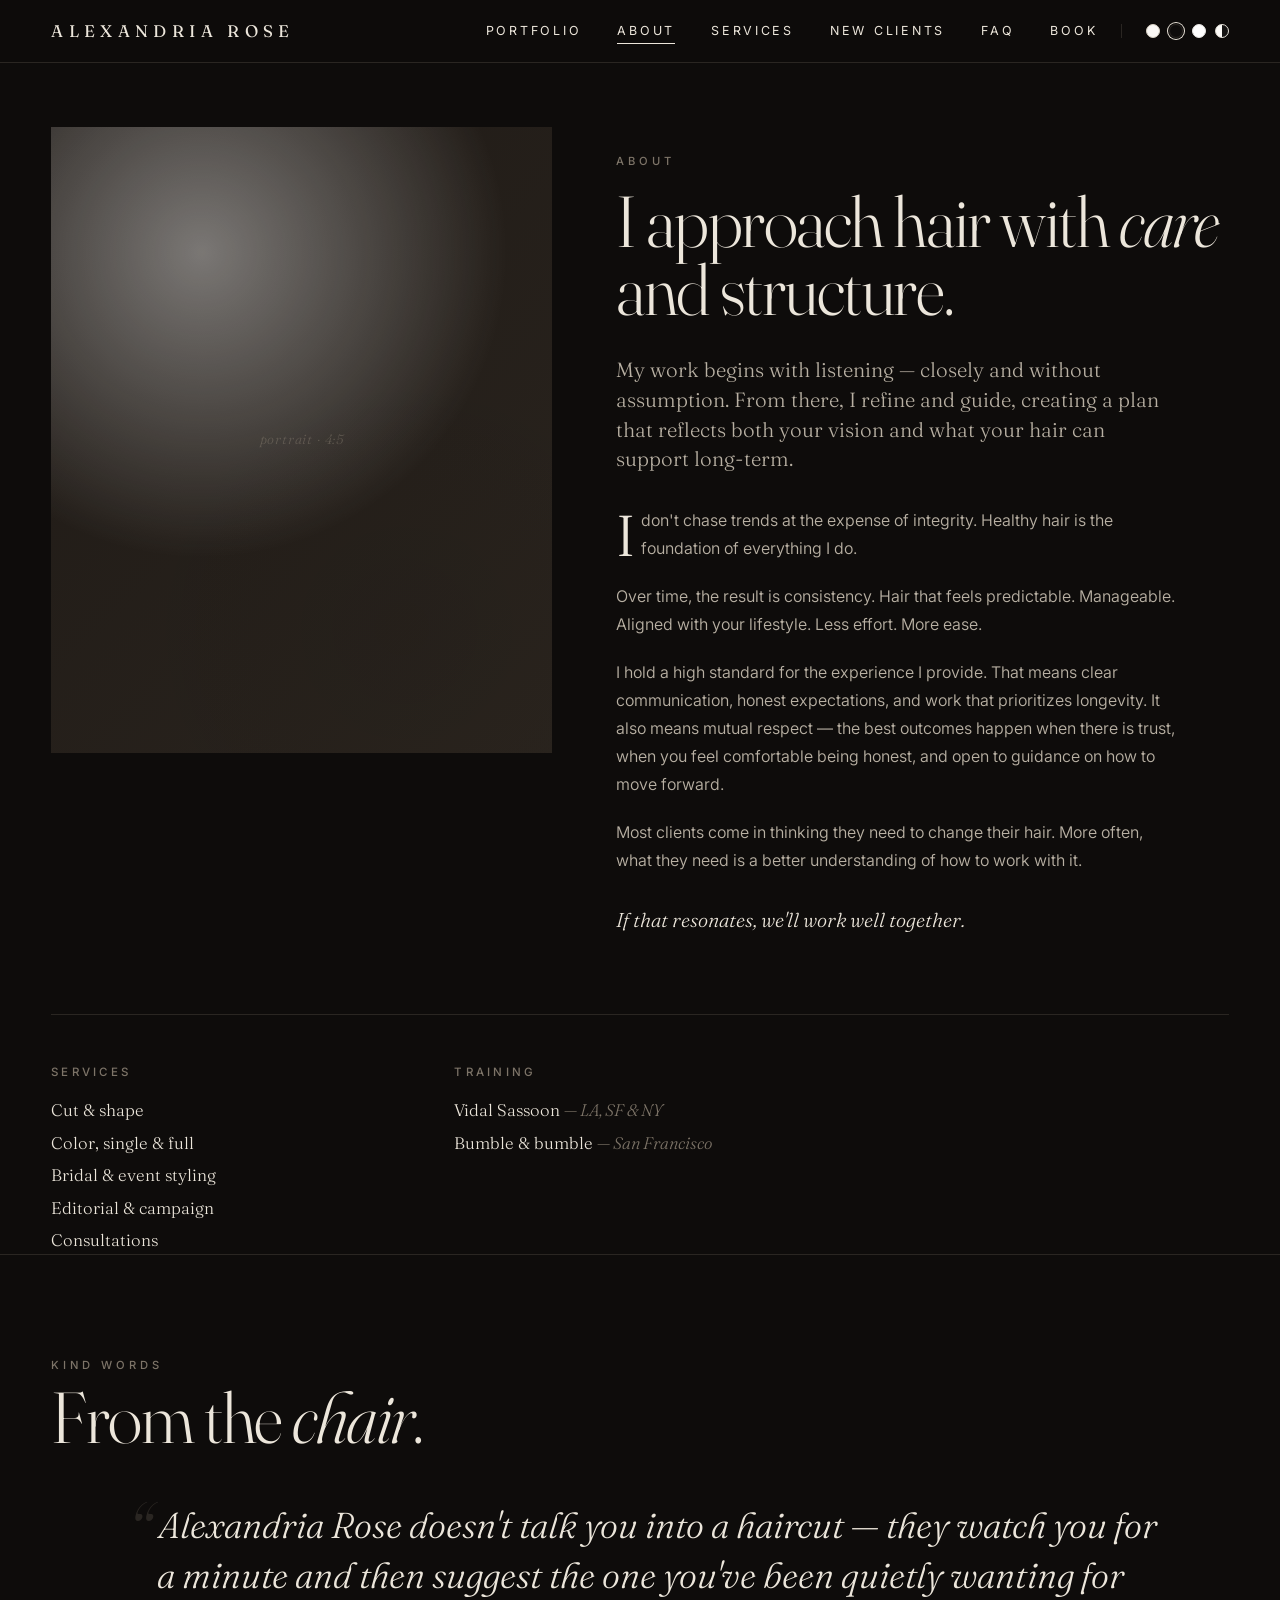
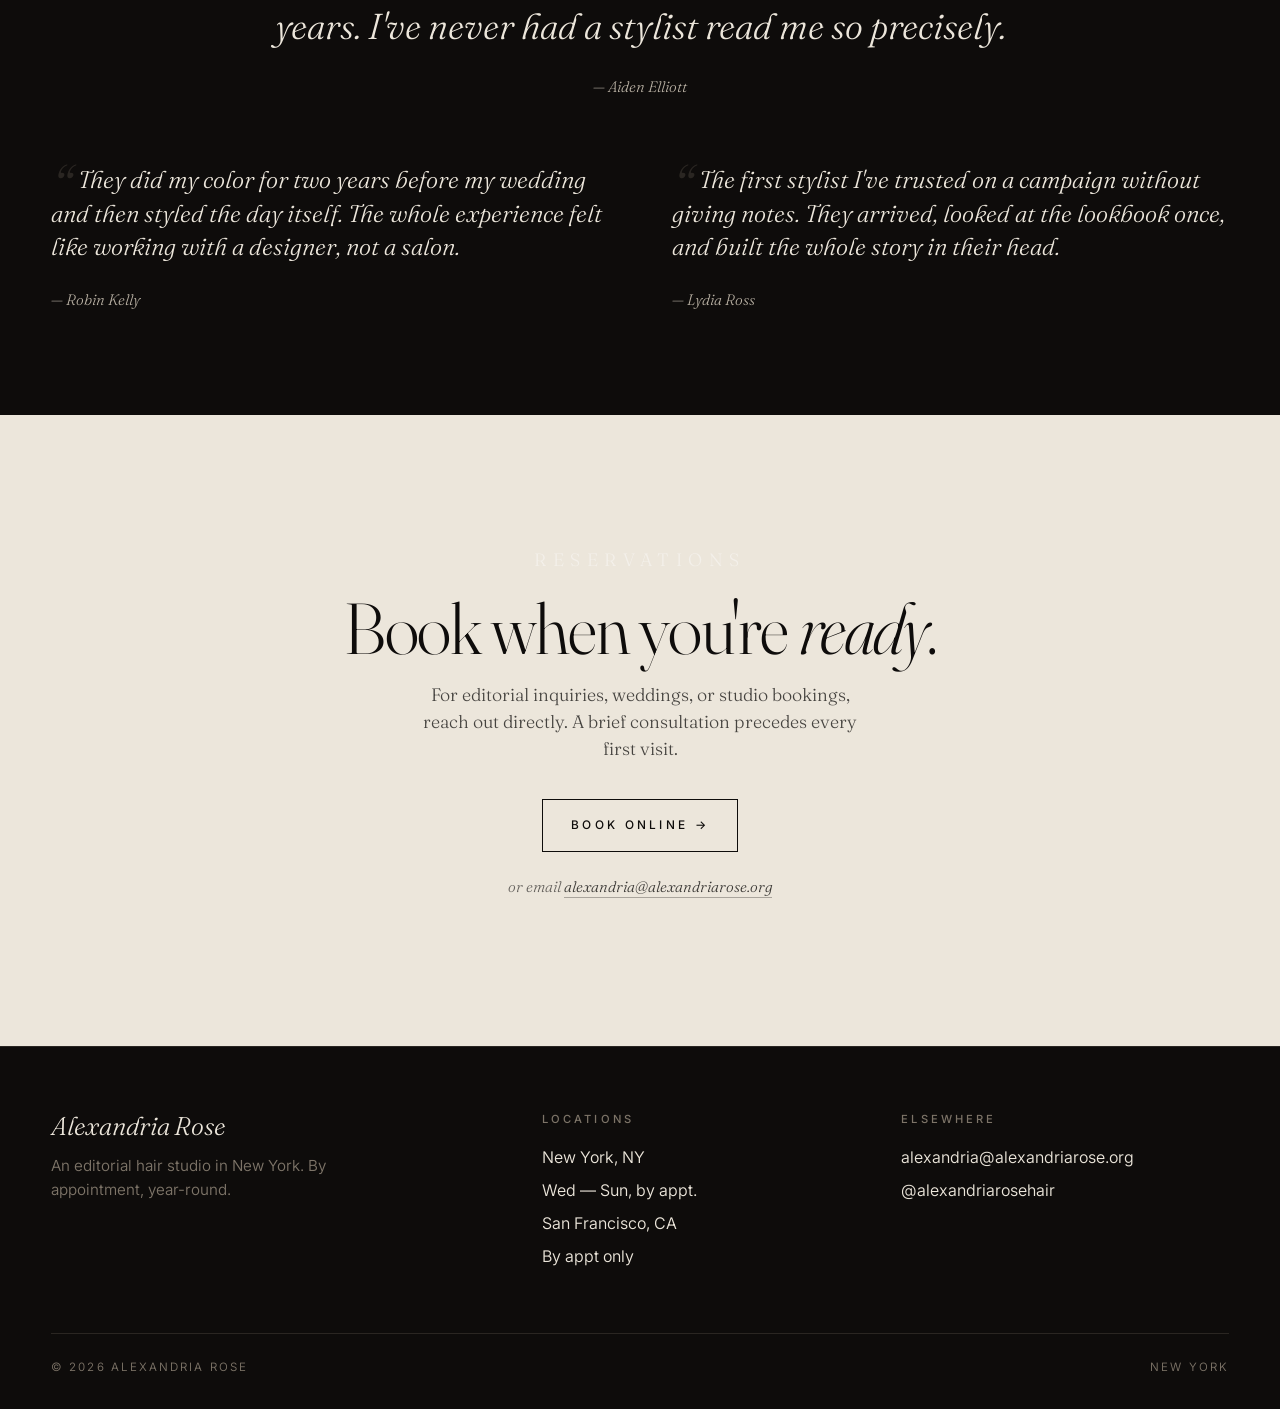
==== commit ad2cb906: "Update services page with live Square catalog + fix booking links - Rebuild the services grid from t" ====
--- a/about.html
+++ b/about.html
@@ -33,7 +33,7 @@
         <li><a href="services.html">Services</a></li>
         <li><a href="new-clients.html">New Clients</a></li>
         <li><a href="faq.html">FAQ</a></li>
-        <li><a href="#contact">Book</a></li>
+        <li><a href="book.html">Book</a></li>
       </ul>
       <div class="theme-switch" role="group" aria-label="Theme">
         <button type="button" data-theme="cream" aria-label="Cream theme" title="Cream"></button>
@@ -146,8 +146,7 @@
     <p>
       For editorial inquiries, weddings, or studio bookings, reach out directly. A brief consultation precedes every first visit.
     </p>
-    <!-- TODO: revert to https://book.squareup.com/PLACEHOLDER-MERCHANT-ID once Alexandria's Square account is live -->
-    <a href="https://book.squareup.com/appointments/zo3bj4b3x8dtio/location/AQ8QAAS9N67HR/services" target="_blank" rel="noopener" class="btn">Book online →</a>
+    <a href="book.html" class="btn">Book online →</a>
       <p class="cta-secondary">or email <a href="mailto:alexandria@alexandriarose.org">alexandria@alexandriarose.org</a></p>
   </section>
 
@@ -166,7 +165,7 @@
           <li>New York, NY</li>
           <li>Wed — Sun, by appt.</li>
           <li>San Francisco, CA</li>
-          <li>Tues — Fri, by appt.</li>
+          <li>By appt only</li>
         </ul>
       </div>
       <div>
--- a/styles.css
+++ b/styles.css
@@ -1488,6 +1488,34 @@
 }
 body.edit-mode .ph:hover { outline: 2px solid var(--accent); }
 
+.ph .ph-delete { display: none; }
+body.edit-mode .ph.has-image .ph-delete {
+  display: inline-flex;
+  align-items: center;
+  position: absolute;
+  top: 10px;
+  right: 10px;
+  z-index: 5;
+  padding: 6px 12px;
+  border: 0;
+  border-radius: 5px;
+  cursor: pointer;
+  background: var(--ink);
+  color: var(--bg);
+  font-family: var(--sans);
+  font-weight: 600;
+  font-size: 0.72rem;
+  letter-spacing: 0.04em;
+  box-shadow: 0 2px 10px rgba(0,0,0,0.3);
+  opacity: 0.92;
+  transition: background 0.2s ease, color 0.2s ease, opacity 0.2s ease;
+}
+body.edit-mode .ph.has-image .ph-delete:hover {
+  background: var(--accent);
+  color: #fff;
+  opacity: 1;
+}
+
 #upload-bar {
   position: fixed;
   left: 0; right: 0; bottom: 0;
